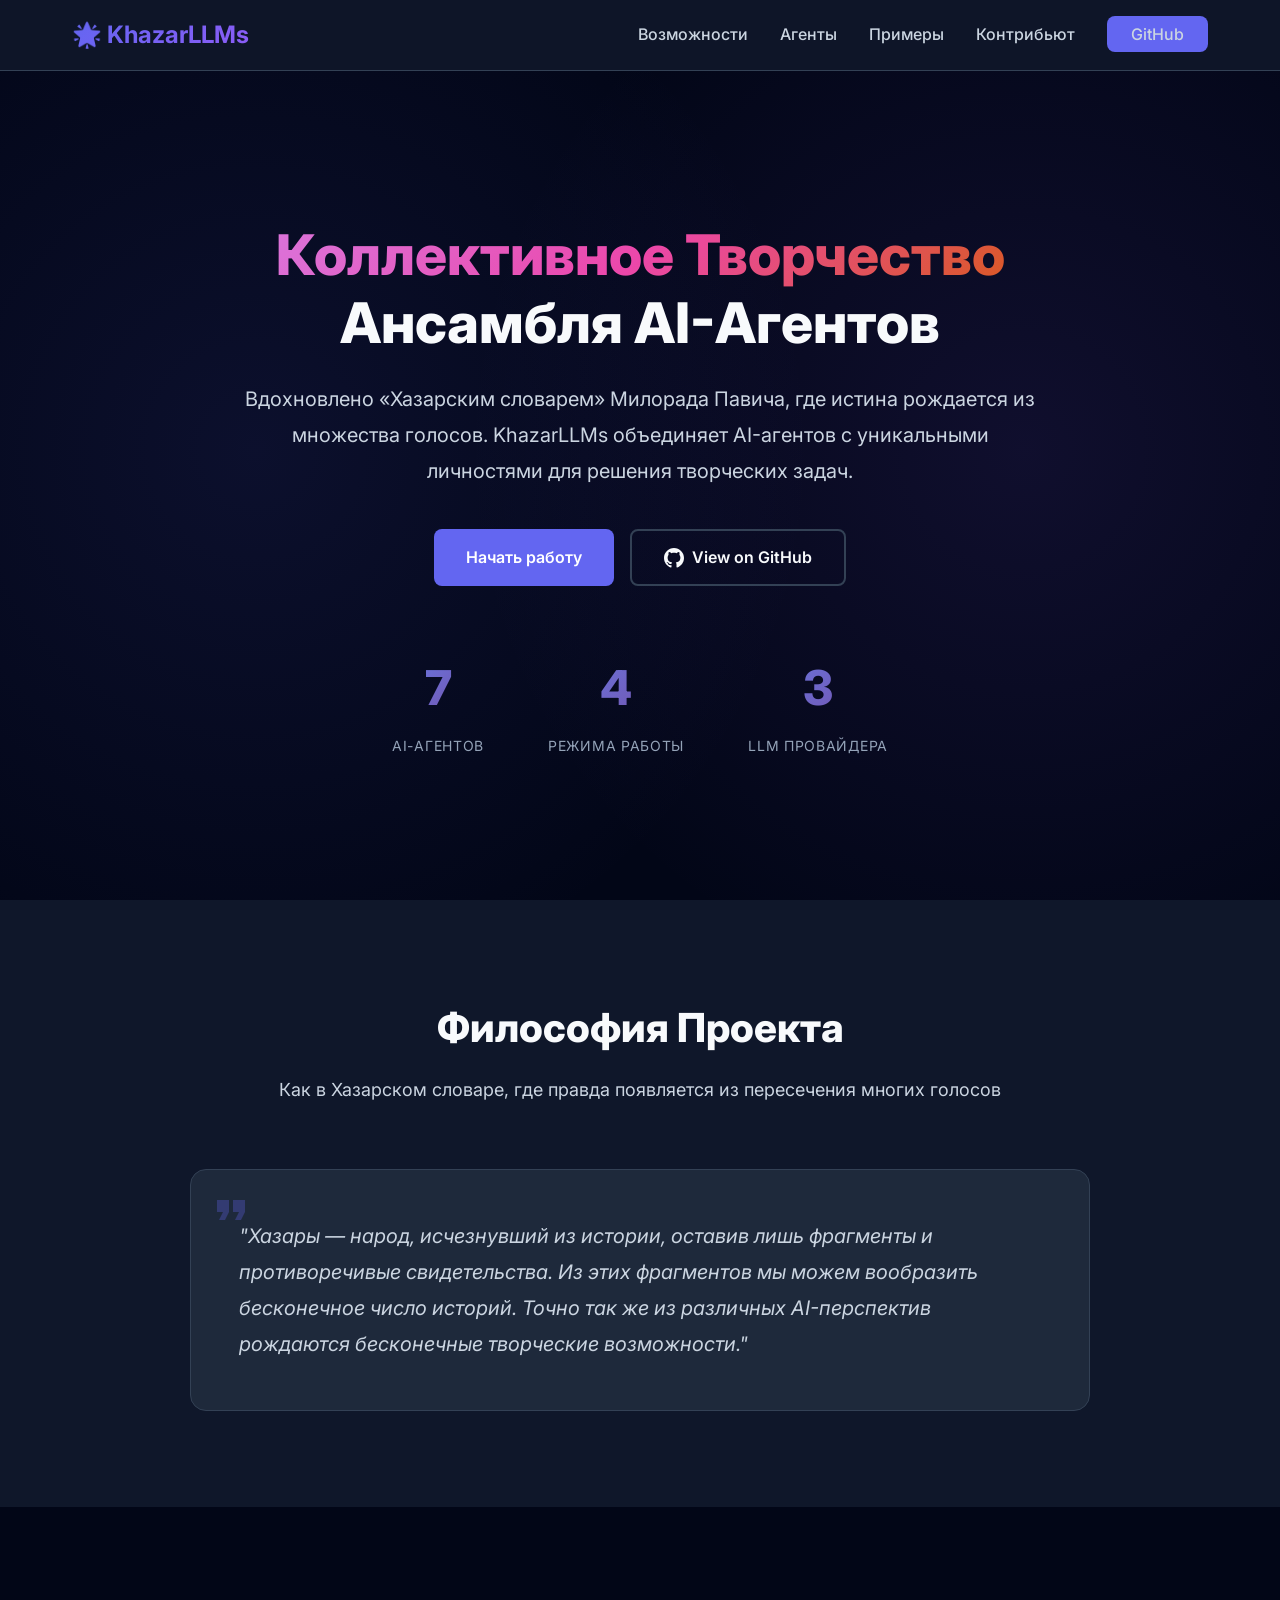
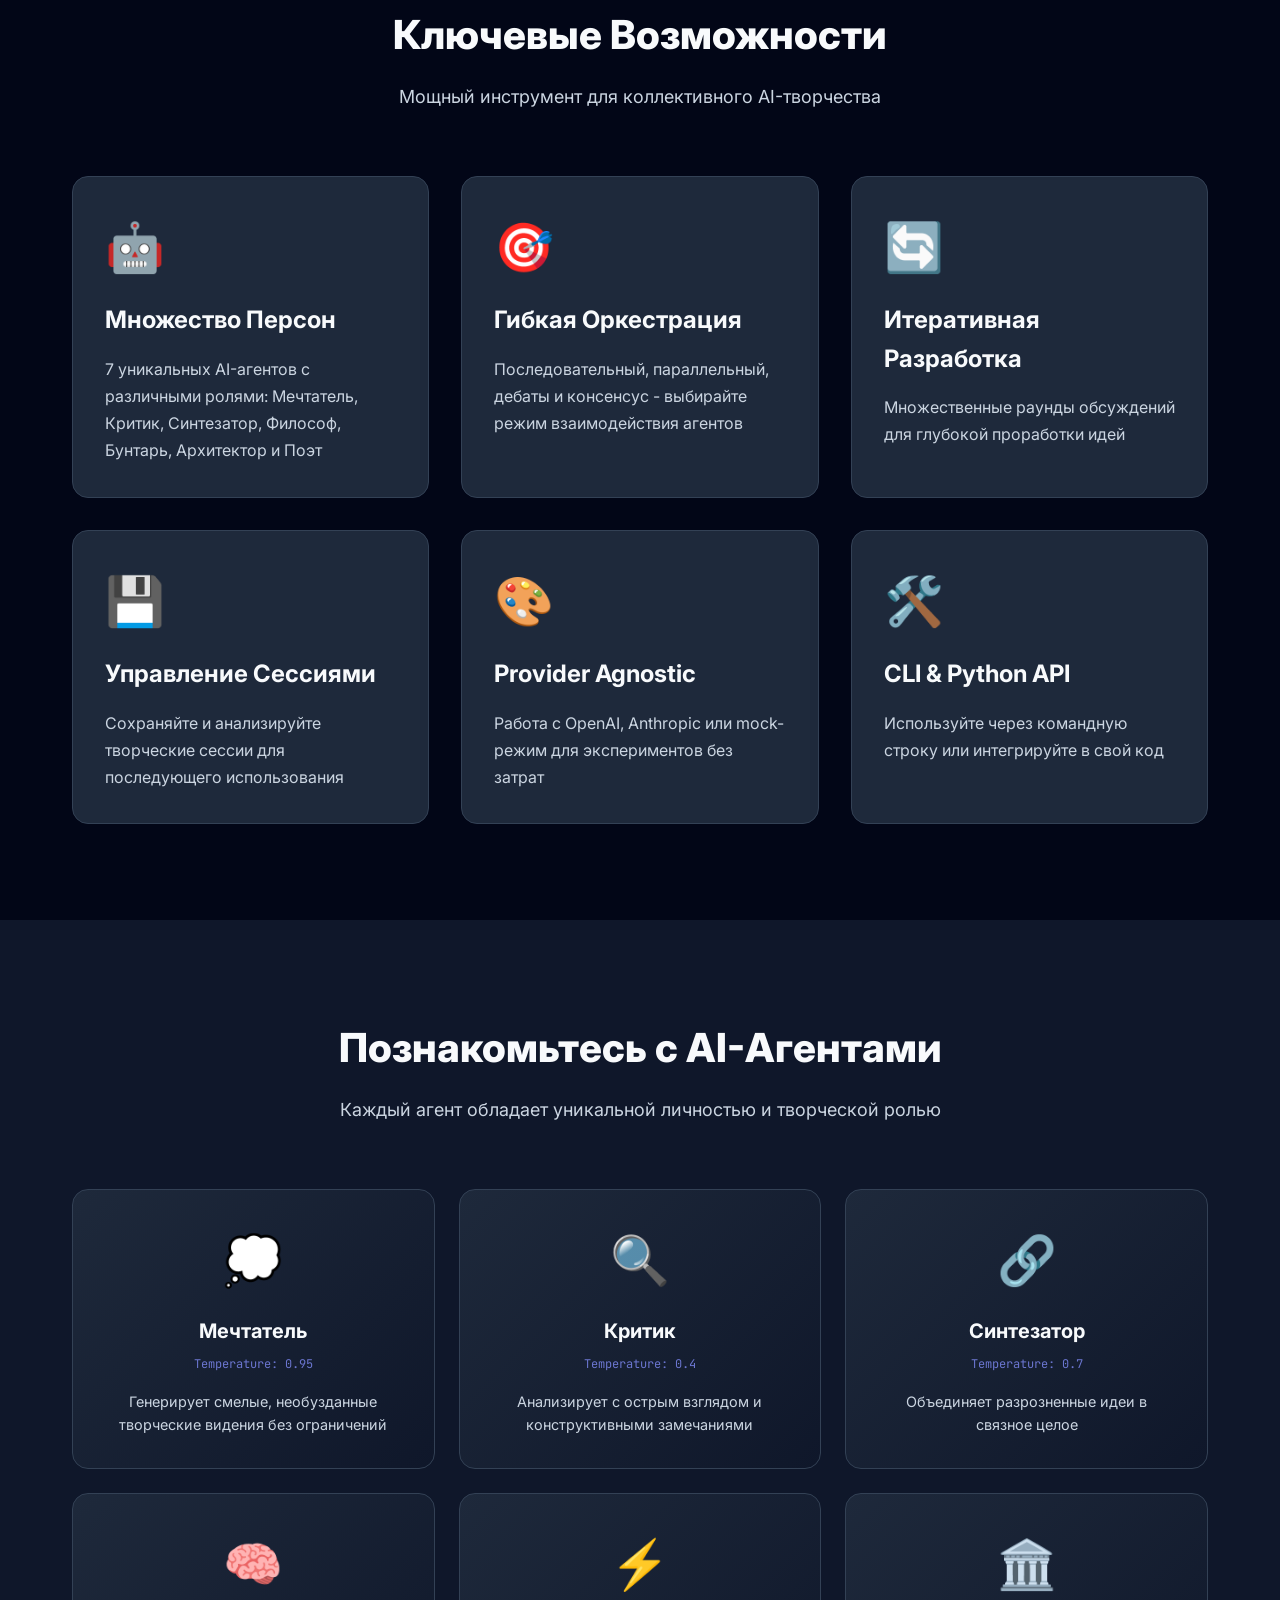
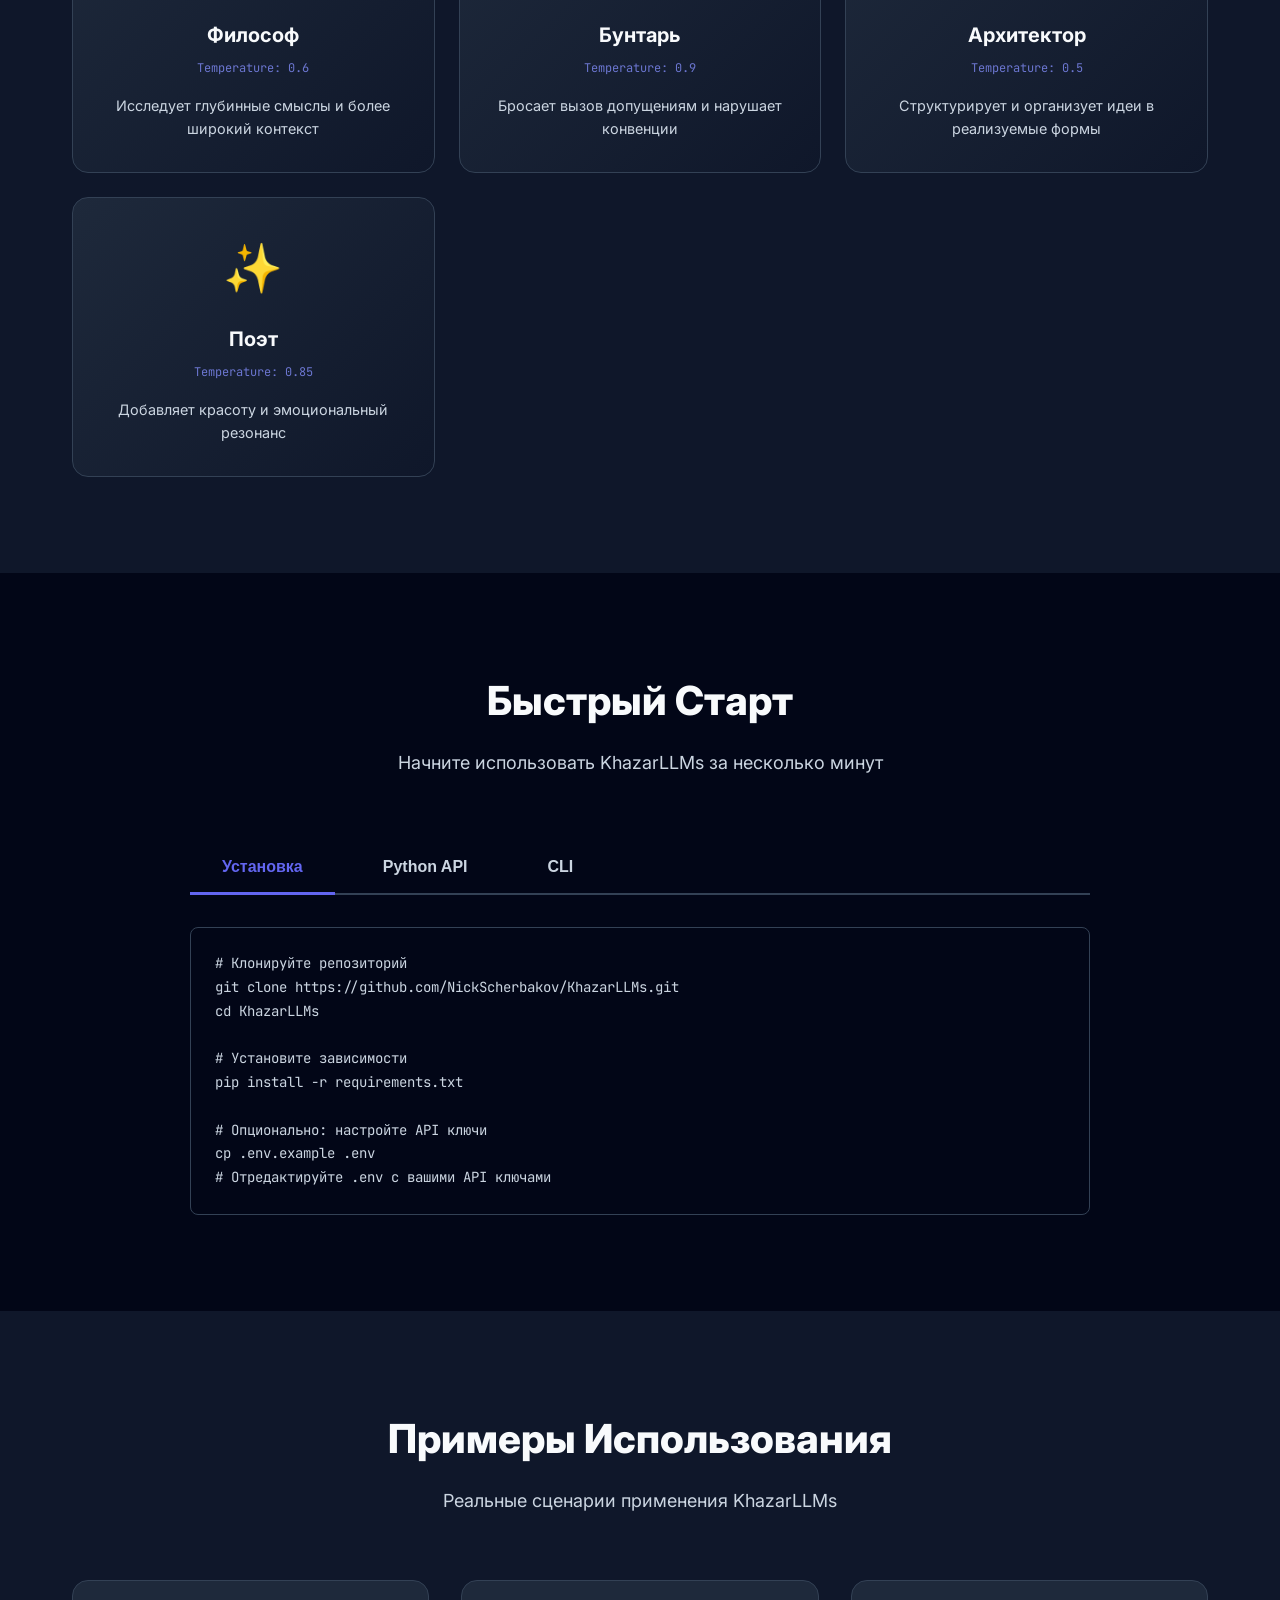
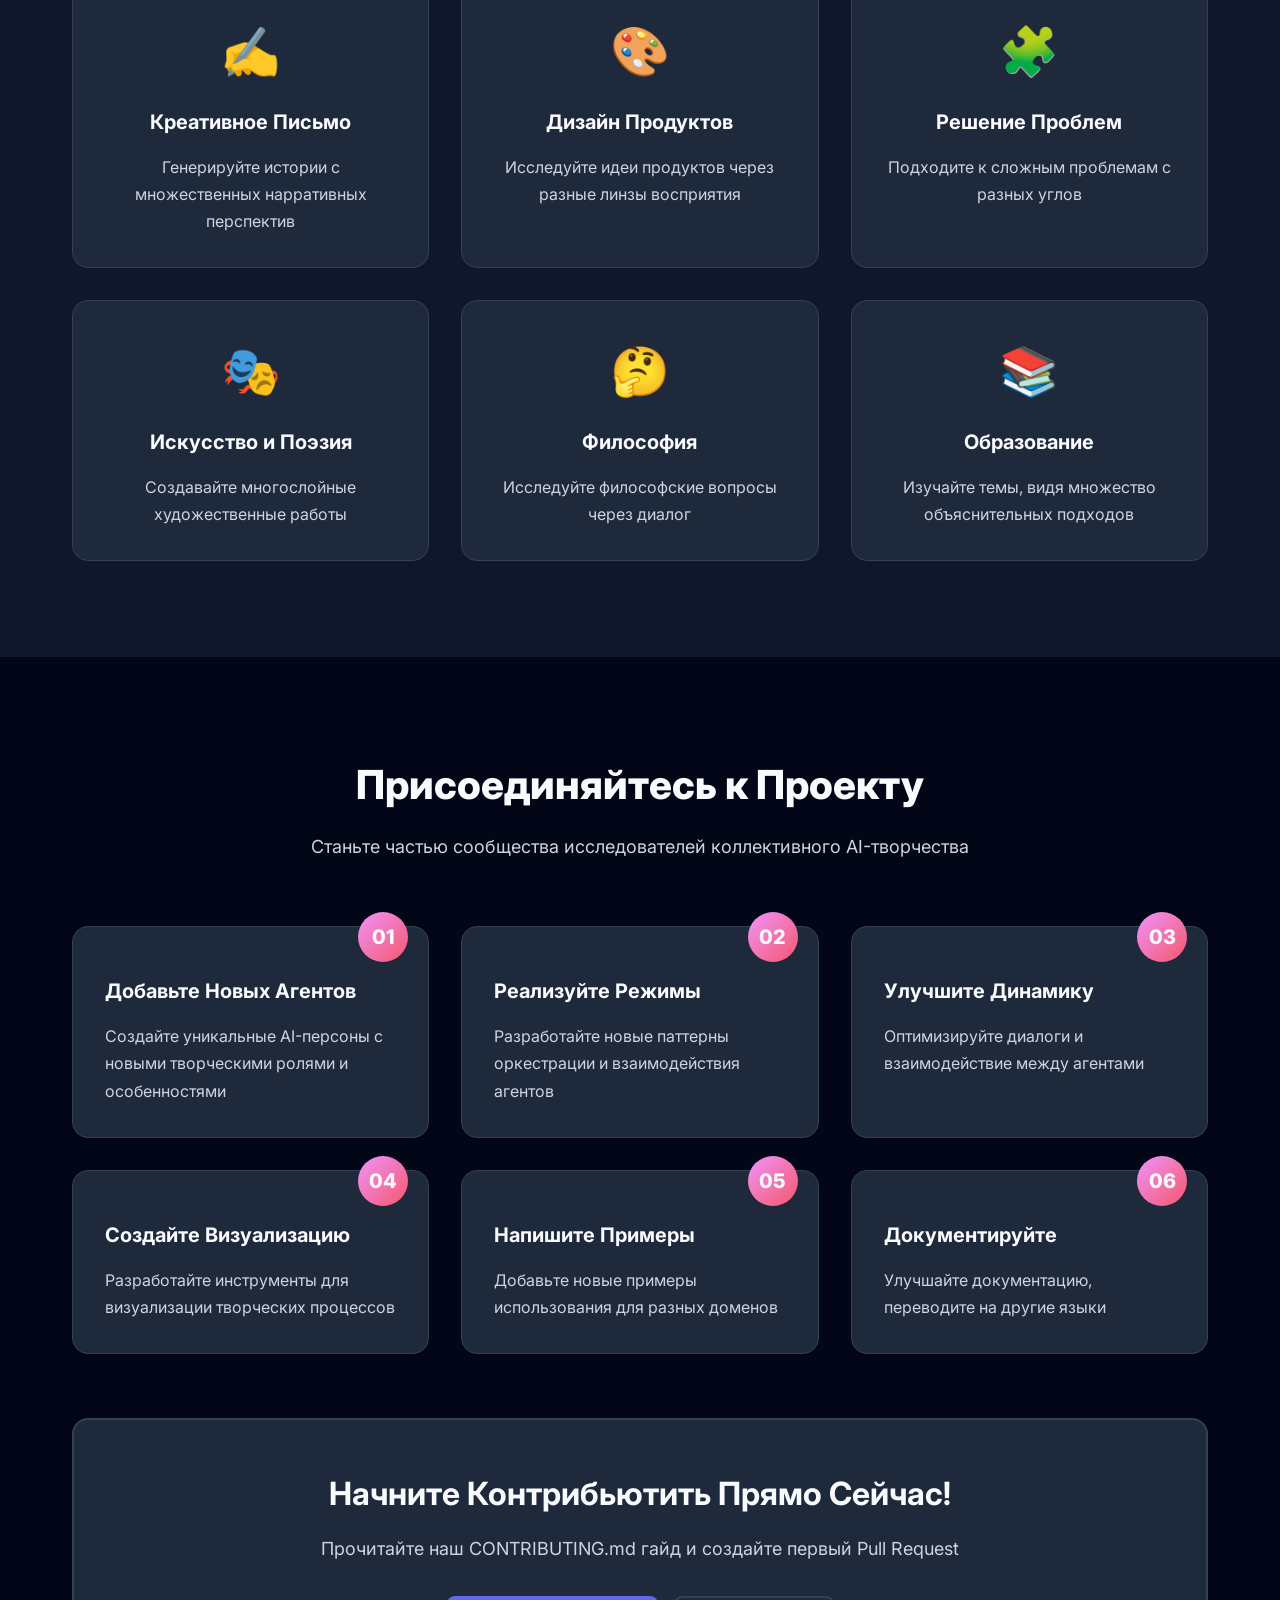
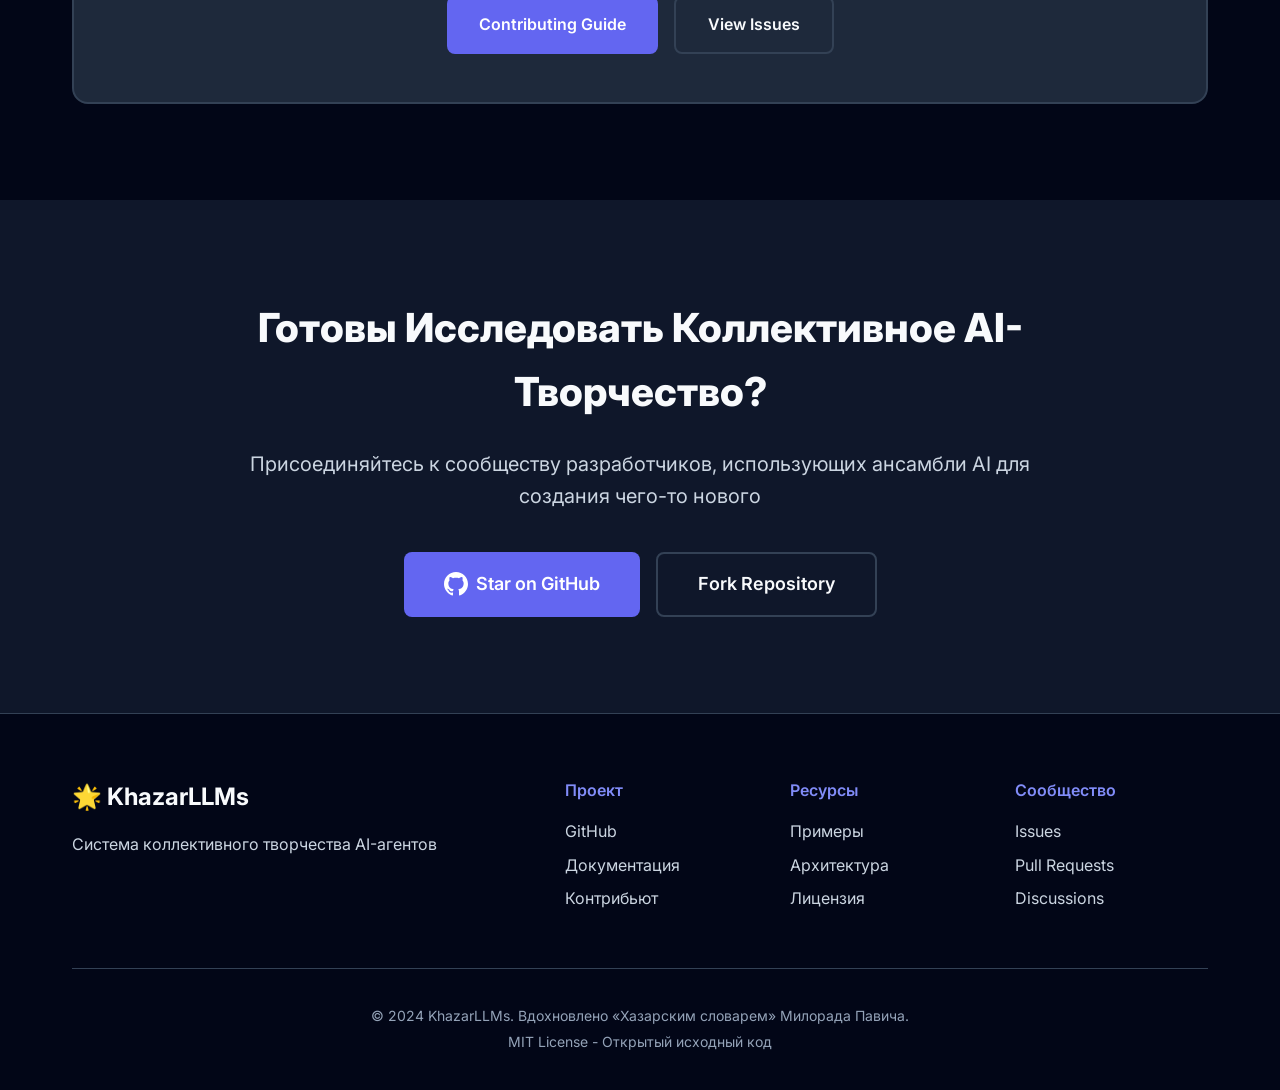
==== landing/index.html @ e5666a67 "Add professional landing page for KhazarLLMs project Co-authored-by: NickScherbakov <129627987+NickS" ====
<!DOCTYPE html>
<html lang="ru">
<head>
    <meta charset="UTF-8">
    <meta name="viewport" content="width=device-width, initial-scale=1.0">
    <meta name="description" content="KhazarLLMs - Система коллективного творчества AI-агентов. Inspired by Milorad Pavić's Khazar Dictionary">
    <meta name="keywords" content="AI, LLM, ensemble, creative AI, multi-agent system, OpenAI, Anthropic">
    <title>KhazarLLMs - Ансамбль AI для Коллективного Творчества</title>
    <link rel="stylesheet" href="styles.css">
    <link rel="preconnect" href="https://fonts.googleapis.com">
    <link rel="preconnect" href="https://fonts.gstatic.com" crossorigin>
    <link href="https://fonts.googleapis.com/css2?family=Inter:wght@300;400;500;600;700;800&family=JetBrains+Mono:wght@400;500;600&display=swap" rel="stylesheet">
</head>
<body>
    <!-- Navigation -->
    <nav class="navbar">
        <div class="container">
            <div class="nav-brand">
                <span class="logo">🌟 KhazarLLMs</span>
            </div>
            <ul class="nav-menu">
                <li><a href="#features">Возможности</a></li>
                <li><a href="#agents">Агенты</a></li>
                <li><a href="#examples">Примеры</a></li>
                <li><a href="#contribute">Контрибьют</a></li>
                <li><a href="https://github.com/NickScherbakov/KhazarLLMs" target="_blank" class="btn-github">GitHub</a></li>
            </ul>
            <div class="hamburger">
                <span></span>
                <span></span>
                <span></span>
            </div>
        </div>
    </nav>

    <!-- Hero Section -->
    <section class="hero">
        <div class="hero-background"></div>
        <div class="container">
            <div class="hero-content">
                <h1 class="hero-title">
                    <span class="gradient-text">Коллективное Творчество</span>
                    <br>Ансамбля AI-Агентов
                </h1>
                <p class="hero-subtitle">
                    Вдохновлено «Хазарским словарем» Милорада Павича, где истина рождается из множества голосов. 
                    KhazarLLMs объединяет AI-агентов с уникальными личностями для решения творческих задач.
                </p>
                <div class="hero-buttons">
                    <a href="#quickstart" class="btn btn-primary">Начать работу</a>
                    <a href="https://github.com/NickScherbakov/KhazarLLMs" target="_blank" class="btn btn-secondary">
                        <svg width="20" height="20" viewBox="0 0 24 24" fill="currentColor">
                            <path d="M12 0c-6.626 0-12 5.373-12 12 0 5.302 3.438 9.8 8.207 11.387.599.111.793-.261.793-.577v-2.234c-3.338.726-4.033-1.416-4.033-1.416-.546-1.387-1.333-1.756-1.333-1.756-1.089-.745.083-.729.083-.729 1.205.084 1.839 1.237 1.839 1.237 1.07 1.834 2.807 1.304 3.492.997.107-.775.418-1.305.762-1.604-2.665-.305-5.467-1.334-5.467-5.931 0-1.311.469-2.381 1.236-3.221-.124-.303-.535-1.524.117-3.176 0 0 1.008-.322 3.301 1.23.957-.266 1.983-.399 3.003-.404 1.02.005 2.047.138 3.006.404 2.291-1.552 3.297-1.23 3.297-1.23.653 1.653.242 2.874.118 3.176.77.84 1.235 1.911 1.235 3.221 0 4.609-2.807 5.624-5.479 5.921.43.372.823 1.102.823 2.222v3.293c0 .319.192.694.801.576 4.765-1.589 8.199-6.086 8.199-11.386 0-6.627-5.373-12-12-12z"/>
                        </svg>
                        View on GitHub
                    </a>
                </div>
                <div class="hero-stats">
                    <div class="stat">
                        <div class="stat-value">7</div>
                        <div class="stat-label">AI-агентов</div>
                    </div>
                    <div class="stat">
                        <div class="stat-value">4</div>
                        <div class="stat-label">Режима работы</div>
                    </div>
                    <div class="stat">
                        <div class="stat-value">3</div>
                        <div class="stat-label">LLM провайдера</div>
                    </div>
                </div>
            </div>
        </div>
    </section>

    <!-- Philosophy Section -->
    <section class="philosophy">
        <div class="container">
            <div class="section-header">
                <h2>Философия Проекта</h2>
                <p>Как в Хазарском словаре, где правда появляется из пересечения многих голосов</p>
            </div>
            <div class="philosophy-content">
                <div class="philosophy-quote">
                    <svg class="quote-icon" width="48" height="48" viewBox="0 0 24 24" fill="none">
                        <path d="M6 17h3l2-4V7H5v6h3zm8 0h3l2-4V7h-6v6h3z" fill="currentColor"/>
                    </svg>
                    <blockquote>
                        "Хазары — народ, исчезнувший из истории, оставив лишь фрагменты и противоречивые свидетельства. 
                        Из этих фрагментов мы можем вообразить бесконечное число историй. Точно так же из различных 
                        AI-перспектив рождаются бесконечные творческие возможности."
                    </blockquote>
                </div>
            </div>
        </div>
    </section>

    <!-- Features Section -->
    <section id="features" class="features">
        <div class="container">
            <div class="section-header">
                <h2>Ключевые Возможности</h2>
                <p>Мощный инструмент для коллективного AI-творчества</p>
            </div>
            <div class="features-grid">
                <div class="feature-card">
                    <div class="feature-icon">🤖</div>
                    <h3>Множество Персон</h3>
                    <p>7 уникальных AI-агентов с различными ролями: Мечтатель, Критик, Синтезатор, Философ, Бунтарь, Архитектор и Поэт</p>
                </div>
                <div class="feature-card">
                    <div class="feature-icon">🎯</div>
                    <h3>Гибкая Оркестрация</h3>
                    <p>Последовательный, параллельный, дебаты и консенсус - выбирайте режим взаимодействия агентов</p>
                </div>
                <div class="feature-card">
                    <div class="feature-icon">🔄</div>
                    <h3>Итеративная Разработка</h3>
                    <p>Множественные раунды обсуждений для глубокой проработки идей</p>
                </div>
                <div class="feature-card">
                    <div class="feature-icon">💾</div>
                    <h3>Управление Сессиями</h3>
                    <p>Сохраняйте и анализируйте творческие сессии для последующего использования</p>
                </div>
                <div class="feature-card">
                    <div class="feature-icon">🎨</div>
                    <h3>Provider Agnostic</h3>
                    <p>Работа с OpenAI, Anthropic или mock-режим для экспериментов без затрат</p>
                </div>
                <div class="feature-card">
                    <div class="feature-icon">🛠️</div>
                    <h3>CLI & Python API</h3>
                    <p>Используйте через командную строку или интегрируйте в свой код</p>
                </div>
            </div>
        </div>
    </section>

    <!-- Agents Section -->
    <section id="agents" class="agents">
        <div class="container">
            <div class="section-header">
                <h2>Познакомьтесь с AI-Агентами</h2>
                <p>Каждый агент обладает уникальной личностью и творческой ролью</p>
            </div>
            <div class="agents-grid">
                <div class="agent-card">
                    <div class="agent-icon">💭</div>
                    <h3>Мечтатель</h3>
                    <div class="agent-temp">Temperature: 0.95</div>
                    <p>Генерирует смелые, необузданные творческие видения без ограничений</p>
                </div>
                <div class="agent-card">
                    <div class="agent-icon">🔍</div>
                    <h3>Критик</h3>
                    <div class="agent-temp">Temperature: 0.4</div>
                    <p>Анализирует с острым взглядом и конструктивными замечаниями</p>
                </div>
                <div class="agent-card">
                    <div class="agent-icon">🔗</div>
                    <h3>Синтезатор</h3>
                    <div class="agent-temp">Temperature: 0.7</div>
                    <p>Объединяет разрозненные идеи в связное целое</p>
                </div>
                <div class="agent-card">
                    <div class="agent-icon">🧠</div>
                    <h3>Философ</h3>
                    <div class="agent-temp">Temperature: 0.6</div>
                    <p>Исследует глубинные смыслы и более широкий контекст</p>
                </div>
                <div class="agent-card">
                    <div class="agent-icon">⚡</div>
                    <h3>Бунтарь</h3>
                    <div class="agent-temp">Temperature: 0.9</div>
                    <p>Бросает вызов допущениям и нарушает конвенции</p>
                </div>
                <div class="agent-card">
                    <div class="agent-icon">🏛️</div>
                    <h3>Архитектор</h3>
                    <div class="agent-temp">Temperature: 0.5</div>
                    <p>Структурирует и организует идеи в реализуемые формы</p>
                </div>
                <div class="agent-card">
                    <div class="agent-icon">✨</div>
                    <h3>Поэт</h3>
                    <div class="agent-temp">Temperature: 0.85</div>
                    <p>Добавляет красоту и эмоциональный резонанс</p>
                </div>
            </div>
        </div>
    </section>

    <!-- Quick Start Section -->
    <section id="quickstart" class="quickstart">
        <div class="container">
            <div class="section-header">
                <h2>Быстрый Старт</h2>
                <p>Начните использовать KhazarLLMs за несколько минут</p>
            </div>
            <div class="quickstart-content">
                <div class="code-tabs">
                    <button class="tab-btn active" data-tab="install">Установка</button>
                    <button class="tab-btn" data-tab="python">Python API</button>
                    <button class="tab-btn" data-tab="cli">CLI</button>
                </div>
                <div class="tab-content active" id="install">
                    <pre><code># Клонируйте репозиторий
git clone https://github.com/NickScherbakov/KhazarLLMs.git
cd KhazarLLMs

# Установите зависимости
pip install -r requirements.txt

# Опционально: настройте API ключи
cp .env.example .env
# Отредактируйте .env с вашими API ключами</code></pre>
                </div>
                <div class="tab-content" id="python">
                    <pre><code>import asyncio
from khazar_llms.agents.personas import DreamerAgent, CriticAgent, SynthesizerAgent
from khazar_llms.orchestration.ensemble import Ensemble
from khazar_llms.orchestration.session import CreativeSession

async def main():
    # Создайте агентов
    agents = [
        DreamerAgent(provider="mock"),
        CriticAgent(provider="mock"),
        SynthesizerAgent(provider="mock"),
    ]
    
    # Создайте ансамбль
    ensemble = Ensemble(agents=agents, max_iterations=3)
    
    # Запустите творческую сессию
    session = CreativeSession(ensemble)
    results = await session.run("Design a new form of communication")
    
    # Просмотрите результаты
    for msg in results["conversation"]:
        print(f"{msg.sender}: {msg.content}")

asyncio.run(main())</code></pre>
                </div>
                <div class="tab-content" id="cli">
                    <pre><code># Получите помощь
python -m khazar_llms.cli info

# Список доступных агентов
python -m khazar_llms.cli list-agents

# Запустите творческую задачу
python -m khazar_llms.cli create-task "Imagine a library that exists in multiple dimensions"

# Используйте параллельный режим
python -m khazar_llms.cli --mode parallel --agents dreamer rebel poet create-task "Create a new musical instrument"</code></pre>
                </div>
            </div>
        </div>
    </section>

    <!-- Examples Section -->
    <section id="examples" class="examples">
        <div class="container">
            <div class="section-header">
                <h2>Примеры Использования</h2>
                <p>Реальные сценарии применения KhazarLLMs</p>
            </div>
            <div class="examples-grid">
                <div class="example-card">
                    <div class="example-icon">✍️</div>
                    <h3>Креативное Письмо</h3>
                    <p>Генерируйте истории с множественных нарративных перспектив</p>
                </div>
                <div class="example-card">
                    <div class="example-icon">🎨</div>
                    <h3>Дизайн Продуктов</h3>
                    <p>Исследуйте идеи продуктов через разные линзы восприятия</p>
                </div>
                <div class="example-card">
                    <div class="example-icon">🧩</div>
                    <h3>Решение Проблем</h3>
                    <p>Подходите к сложным проблемам с разных углов</p>
                </div>
                <div class="example-card">
                    <div class="example-icon">🎭</div>
                    <h3>Искусство и Поэзия</h3>
                    <p>Создавайте многослойные художественные работы</p>
                </div>
                <div class="example-card">
                    <div class="example-icon">🤔</div>
                    <h3>Философия</h3>
                    <p>Исследуйте философские вопросы через диалог</p>
                </div>
                <div class="example-card">
                    <div class="example-icon">📚</div>
                    <h3>Образование</h3>
                    <p>Изучайте темы, видя множество объяснительных подходов</p>
                </div>
            </div>
        </div>
    </section>

    <!-- Contribute Section -->
    <section id="contribute" class="contribute">
        <div class="container">
            <div class="section-header">
                <h2>Присоединяйтесь к Проекту</h2>
                <p>Станьте частью сообщества исследователей коллективного AI-творчества</p>
            </div>
            <div class="contribute-content">
                <div class="contribute-grid">
                    <div class="contribute-card">
                        <div class="contribute-number">01</div>
                        <h3>Добавьте Новых Агентов</h3>
                        <p>Создайте уникальные AI-персоны с новыми творческими ролями и особенностями</p>
                    </div>
                    <div class="contribute-card">
                        <div class="contribute-number">02</div>
                        <h3>Реализуйте Режимы</h3>
                        <p>Разработайте новые паттерны оркестрации и взаимодействия агентов</p>
                    </div>
                    <div class="contribute-card">
                        <div class="contribute-number">03</div>
                        <h3>Улучшите Динамику</h3>
                        <p>Оптимизируйте диалоги и взаимодействие между агентами</p>
                    </div>
                    <div class="contribute-card">
                        <div class="contribute-number">04</div>
                        <h3>Создайте Визуализацию</h3>
                        <p>Разработайте инструменты для визуализации творческих процессов</p>
                    </div>
                    <div class="contribute-card">
                        <div class="contribute-number">05</div>
                        <h3>Напишите Примеры</h3>
                        <p>Добавьте новые примеры использования для разных доменов</p>
                    </div>
                    <div class="contribute-card">
                        <div class="contribute-number">06</div>
                        <h3>Документируйте</h3>
                        <p>Улучшайте документацию, переводите на другие языки</p>
                    </div>
                </div>
                <div class="contribute-cta">
                    <h3>Начните Контрибьютить Прямо Сейчас!</h3>
                    <p>Прочитайте наш CONTRIBUTING.md гайд и создайте первый Pull Request</p>
                    <div class="contribute-buttons">
                        <a href="https://github.com/NickScherbakov/KhazarLLMs/blob/main/CONTRIBUTING.md" target="_blank" class="btn btn-primary">Contributing Guide</a>
                        <a href="https://github.com/NickScherbakov/KhazarLLMs/issues" target="_blank" class="btn btn-secondary">View Issues</a>
                    </div>
                </div>
            </div>
        </div>
    </section>

    <!-- CTA Section -->
    <section class="cta">
        <div class="container">
            <div class="cta-content">
                <h2>Готовы Исследовать Коллективное AI-Творчество?</h2>
                <p>Присоединяйтесь к сообществу разработчиков, использующих ансамбли AI для создания чего-то нового</p>
                <div class="cta-buttons">
                    <a href="https://github.com/NickScherbakov/KhazarLLMs" target="_blank" class="btn btn-primary btn-large">
                        <svg width="24" height="24" viewBox="0 0 24 24" fill="currentColor">
                            <path d="M12 0c-6.626 0-12 5.373-12 12 0 5.302 3.438 9.8 8.207 11.387.599.111.793-.261.793-.577v-2.234c-3.338.726-4.033-1.416-4.033-1.416-.546-1.387-1.333-1.756-1.333-1.756-1.089-.745.083-.729.083-.729 1.205.084 1.839 1.237 1.839 1.237 1.07 1.834 2.807 1.304 3.492.997.107-.775.418-1.305.762-1.604-2.665-.305-5.467-1.334-5.467-5.931 0-1.311.469-2.381 1.236-3.221-.124-.303-.535-1.524.117-3.176 0 0 1.008-.322 3.301 1.23.957-.266 1.983-.399 3.003-.404 1.02.005 2.047.138 3.006.404 2.291-1.552 3.297-1.23 3.297-1.23.653 1.653.242 2.874.118 3.176.77.84 1.235 1.911 1.235 3.221 0 4.609-2.807 5.624-5.479 5.921.43.372.823 1.102.823 2.222v3.293c0 .319.192.694.801.576 4.765-1.589 8.199-6.086 8.199-11.386 0-6.627-5.373-12-12-12z"/>
                        </svg>
                        Star on GitHub
                    </a>
                    <a href="https://github.com/NickScherbakov/KhazarLLMs/fork" target="_blank" class="btn btn-secondary btn-large">Fork Repository</a>
                </div>
            </div>
        </div>
    </section>

    <!-- Footer -->
    <footer class="footer">
        <div class="container">
            <div class="footer-content">
                <div class="footer-brand">
                    <div class="logo">🌟 KhazarLLMs</div>
                    <p>Система коллективного творчества AI-агентов</p>
                </div>
                <div class="footer-links">
                    <div class="footer-column">
                        <h4>Проект</h4>
                        <ul>
                            <li><a href="https://github.com/NickScherbakov/KhazarLLMs">GitHub</a></li>
                            <li><a href="https://github.com/NickScherbakov/KhazarLLMs/blob/main/README.md">Документация</a></li>
                            <li><a href="https://github.com/NickScherbakov/KhazarLLMs/blob/main/CONTRIBUTING.md">Контрибьют</a></li>
                        </ul>
                    </div>
                    <div class="footer-column">
                        <h4>Ресурсы</h4>
                        <ul>
                            <li><a href="https://github.com/NickScherbakov/KhazarLLMs/tree/main/examples">Примеры</a></li>
                            <li><a href="https://github.com/NickScherbakov/KhazarLLMs/tree/main/docs">Архитектура</a></li>
                            <li><a href="https://github.com/NickScherbakov/KhazarLLMs/blob/main/LICENSE">Лицензия</a></li>
                        </ul>
                    </div>
                    <div class="footer-column">
                        <h4>Сообщество</h4>
                        <ul>
                            <li><a href="https://github.com/NickScherbakov/KhazarLLMs/issues">Issues</a></li>
                            <li><a href="https://github.com/NickScherbakov/KhazarLLMs/pulls">Pull Requests</a></li>
                            <li><a href="https://github.com/NickScherbakov/KhazarLLMs/discussions">Discussions</a></li>
                        </ul>
                    </div>
                </div>
            </div>
            <div class="footer-bottom">
                <p>&copy; 2024 KhazarLLMs. Вдохновлено «Хазарским словарем» Милорада Павича.</p>
                <p>MIT License - Открытый исходный код</p>
            </div>
        </div>
    </footer>

    <script src="script.js"></script>
</body>
</html>
---- landing/styles.css ----
/* Reset and Base Styles */
* {
    margin: 0;
    padding: 0;
    box-sizing: border-box;
}

:root {
    --primary-color: #6366f1;
    --primary-dark: #4f46e5;
    --primary-light: #818cf8;
    --secondary-color: #8b5cf6;
    --accent-color: #ec4899;
    --bg-dark: #0f172a;
    --bg-darker: #020617;
    --bg-light: #1e293b;
    --text-primary: #f8fafc;
    --text-secondary: #cbd5e1;
    --text-muted: #94a3b8;
    --border-color: #334155;
    --success-color: #10b981;
    --gradient-1: linear-gradient(135deg, #667eea 0%, #764ba2 100%);
    --gradient-2: linear-gradient(135deg, #f093fb 0%, #f5576c 100%);
    --gradient-3: linear-gradient(135deg, #4facfe 0%, #00f2fe 100%);
}

body {
    font-family: 'Inter', -apple-system, BlinkMacSystemFont, 'Segoe UI', Roboto, sans-serif;
    background-color: var(--bg-darker);
    color: var(--text-primary);
    line-height: 1.6;
    overflow-x: hidden;
}

.container {
    max-width: 1200px;
    margin: 0 auto;
    padding: 0 2rem;
}

/* Navigation */
.navbar {
    position: fixed;
    top: 0;
    left: 0;
    right: 0;
    background: rgba(15, 23, 42, 0.95);
    backdrop-filter: blur(10px);
    border-bottom: 1px solid var(--border-color);
    padding: 1rem 0;
    z-index: 1000;
}

.navbar .container {
    display: flex;
    justify-content: space-between;
    align-items: center;
}

.nav-brand .logo {
    font-size: 1.5rem;
    font-weight: 700;
    background: linear-gradient(135deg, var(--primary-color), var(--secondary-color));
    -webkit-background-clip: text;
    -webkit-text-fill-color: transparent;
    background-clip: text;
}

.nav-menu {
    display: flex;
    gap: 2rem;
    list-style: none;
    align-items: center;
}

.nav-menu a {
    color: var(--text-secondary);
    text-decoration: none;
    font-weight: 500;
    transition: color 0.3s;
}

.nav-menu a:hover {
    color: var(--primary-light);
}

.btn-github {
    background: var(--primary-color);
    color: white;
    padding: 0.5rem 1.5rem;
    border-radius: 0.5rem;
    transition: all 0.3s;
}

.btn-github:hover {
    background: var(--primary-dark);
    transform: translateY(-2px);
}

.hamburger {
    display: none;
    flex-direction: column;
    cursor: pointer;
    gap: 0.25rem;
}

.hamburger span {
    width: 25px;
    height: 3px;
    background: var(--text-primary);
    border-radius: 3px;
    transition: all 0.3s;
}

/* Hero Section */
.hero {
    position: relative;
    min-height: 100vh;
    display: flex;
    align-items: center;
    padding-top: 80px;
    overflow: hidden;
}

.hero-background {
    position: absolute;
    top: 0;
    left: 0;
    right: 0;
    bottom: 0;
    background: radial-gradient(circle at 20% 50%, rgba(99, 102, 241, 0.1) 0%, transparent 50%),
                radial-gradient(circle at 80% 50%, rgba(139, 92, 246, 0.1) 0%, transparent 50%);
    z-index: -1;
}

.hero-content {
    text-align: center;
    animation: fadeInUp 1s ease-out;
}

.hero-title {
    font-size: 3.5rem;
    font-weight: 800;
    line-height: 1.2;
    margin-bottom: 1.5rem;
}

.gradient-text {
    background: linear-gradient(135deg, var(--primary-light), var(--secondary-color), var(--accent-color));
    -webkit-background-clip: text;
    -webkit-text-fill-color: transparent;
    background-clip: text;
}

.hero-subtitle {
    font-size: 1.25rem;
    color: var(--text-secondary);
    max-width: 800px;
    margin: 0 auto 2.5rem;
    line-height: 1.8;
}

.hero-buttons {
    display: flex;
    gap: 1rem;
    justify-content: center;
    margin-bottom: 4rem;
}

.btn {
    display: inline-flex;
    align-items: center;
    gap: 0.5rem;
    padding: 0.875rem 2rem;
    border-radius: 0.5rem;
    font-weight: 600;
    text-decoration: none;
    transition: all 0.3s;
    cursor: pointer;
    border: none;
    font-size: 1rem;
}

.btn-primary {
    background: var(--primary-color);
    color: white;
}

.btn-primary:hover {
    background: var(--primary-dark);
    transform: translateY(-2px);
    box-shadow: 0 10px 40px rgba(99, 102, 241, 0.3);
}

.btn-secondary {
    background: transparent;
    color: var(--text-primary);
    border: 2px solid var(--border-color);
}

.btn-secondary:hover {
    border-color: var(--primary-color);
    background: rgba(99, 102, 241, 0.1);
    transform: translateY(-2px);
}

.btn-large {
    padding: 1rem 2.5rem;
    font-size: 1.125rem;
}

.hero-stats {
    display: flex;
    justify-content: center;
    gap: 4rem;
    margin-top: 4rem;
}

.stat {
    text-align: center;
}

.stat-value {
    font-size: 3rem;
    font-weight: 800;
    background: var(--gradient-1);
    -webkit-background-clip: text;
    -webkit-text-fill-color: transparent;
    background-clip: text;
}

.stat-label {
    color: var(--text-muted);
    font-size: 0.875rem;
    text-transform: uppercase;
    letter-spacing: 0.05em;
    margin-top: 0.5rem;
}

/* Philosophy Section */
.philosophy {
    padding: 6rem 0;
    background: var(--bg-dark);
}

.section-header {
    text-align: center;
    margin-bottom: 4rem;
}

.section-header h2 {
    font-size: 2.5rem;
    font-weight: 800;
    margin-bottom: 1rem;
}

.section-header p {
    font-size: 1.125rem;
    color: var(--text-secondary);
}

.philosophy-quote {
    max-width: 900px;
    margin: 0 auto;
    position: relative;
    padding: 3rem;
    background: var(--bg-light);
    border-radius: 1rem;
    border: 1px solid var(--border-color);
}

.quote-icon {
    color: var(--primary-color);
    opacity: 0.3;
    position: absolute;
    top: 1rem;
    left: 1rem;
}

blockquote {
    font-size: 1.25rem;
    line-height: 1.8;
    font-style: italic;
    color: var(--text-secondary);
}

/* Features Section */
.features {
    padding: 6rem 0;
}

.features-grid {
    display: grid;
    grid-template-columns: repeat(auto-fit, minmax(300px, 1fr));
    gap: 2rem;
}

.feature-card {
    background: var(--bg-light);
    padding: 2rem;
    border-radius: 1rem;
    border: 1px solid var(--border-color);
    transition: all 0.3s;
}

.feature-card:hover {
    transform: translateY(-5px);
    border-color: var(--primary-color);
    box-shadow: 0 20px 40px rgba(0, 0, 0, 0.3);
}

.feature-icon {
    font-size: 3rem;
    margin-bottom: 1rem;
}

.feature-card h3 {
    font-size: 1.5rem;
    margin-bottom: 1rem;
    color: var(--text-primary);
}

.feature-card p {
    color: var(--text-secondary);
    line-height: 1.7;
}

/* Agents Section */
.agents {
    padding: 6rem 0;
    background: var(--bg-dark);
}

.agents-grid {
    display: grid;
    grid-template-columns: repeat(auto-fit, minmax(280px, 1fr));
    gap: 1.5rem;
}

.agent-card {
    background: linear-gradient(135deg, var(--bg-light) 0%, var(--bg-dark) 100%);
    padding: 2rem;
    border-radius: 1rem;
    border: 1px solid var(--border-color);
    text-align: center;
    transition: all 0.3s;
    position: relative;
    overflow: hidden;
}

.agent-card::before {
    content: '';
    position: absolute;
    top: 0;
    left: 0;
    right: 0;
    height: 4px;
    background: var(--gradient-1);
    opacity: 0;
    transition: opacity 0.3s;
}

.agent-card:hover::before {
    opacity: 1;
}

.agent-card:hover {
    transform: translateY(-5px);
    box-shadow: 0 20px 40px rgba(99, 102, 241, 0.2);
}

.agent-icon {
    font-size: 3rem;
    margin-bottom: 1rem;
}

.agent-card h3 {
    font-size: 1.25rem;
    margin-bottom: 0.5rem;
}

.agent-temp {
    font-size: 0.75rem;
    color: var(--primary-light);
    font-family: 'JetBrains Mono', monospace;
    margin-bottom: 1rem;
    opacity: 0.8;
}

.agent-card p {
    color: var(--text-secondary);
    font-size: 0.9rem;
    line-height: 1.6;
}

/* Quick Start Section */
.quickstart {
    padding: 6rem 0;
}

.quickstart-content {
    max-width: 900px;
    margin: 0 auto;
}

.code-tabs {
    display: flex;
    gap: 1rem;
    margin-bottom: 2rem;
    border-bottom: 2px solid var(--border-color);
}

.tab-btn {
    background: none;
    border: none;
    color: var(--text-secondary);
    padding: 1rem 2rem;
    font-size: 1rem;
    font-weight: 600;
    cursor: pointer;
    transition: all 0.3s;
    border-bottom: 3px solid transparent;
    margin-bottom: -2px;
}

.tab-btn:hover {
    color: var(--primary-light);
}

.tab-btn.active {
    color: var(--primary-color);
    border-bottom-color: var(--primary-color);
}

.tab-content {
    display: none;
    animation: fadeIn 0.3s;
}

.tab-content.active {
    display: block;
}

pre {
    background: var(--bg-darker);
    border: 1px solid var(--border-color);
    border-radius: 0.5rem;
    padding: 1.5rem;
    overflow-x: auto;
}

code {
    font-family: 'JetBrains Mono', monospace;
    font-size: 0.875rem;
    line-height: 1.7;
    color: var(--text-secondary);
}

/* Examples Section */
.examples {
    padding: 6rem 0;
    background: var(--bg-dark);
}

.examples-grid {
    display: grid;
    grid-template-columns: repeat(auto-fit, minmax(300px, 1fr));
    gap: 2rem;
}

.example-card {
    background: var(--bg-light);
    padding: 2rem;
    border-radius: 1rem;
    border: 1px solid var(--border-color);
    text-align: center;
    transition: all 0.3s;
}

.example-card:hover {
    transform: translateY(-5px);
    border-color: var(--secondary-color);
    box-shadow: 0 20px 40px rgba(139, 92, 246, 0.2);
}

.example-icon {
    font-size: 3rem;
    margin-bottom: 1rem;
}

.example-card h3 {
    font-size: 1.25rem;
    margin-bottom: 1rem;
}

.example-card p {
    color: var(--text-secondary);
    line-height: 1.7;
}

/* Contribute Section */
.contribute {
    padding: 6rem 0;
}

.contribute-grid {
    display: grid;
    grid-template-columns: repeat(auto-fit, minmax(300px, 1fr));
    gap: 2rem;
    margin-bottom: 4rem;
}

.contribute-card {
    background: var(--bg-light);
    padding: 2rem;
    border-radius: 1rem;
    border: 1px solid var(--border-color);
    position: relative;
    transition: all 0.3s;
}

.contribute-card:hover {
    transform: translateY(-5px);
    border-color: var(--accent-color);
}

.contribute-number {
    position: absolute;
    top: -15px;
    right: 20px;
    background: var(--gradient-2);
    width: 50px;
    height: 50px;
    border-radius: 50%;
    display: flex;
    align-items: center;
    justify-content: center;
    font-weight: 800;
    font-size: 1.25rem;
}

.contribute-card h3 {
    font-size: 1.25rem;
    margin-bottom: 1rem;
    margin-top: 1rem;
}

.contribute-card p {
    color: var(--text-secondary);
    line-height: 1.7;
}

.contribute-cta {
    text-align: center;
    background: var(--bg-light);
    padding: 3rem;
    border-radius: 1rem;
    border: 2px solid var(--border-color);
}

.contribute-cta h3 {
    font-size: 2rem;
    margin-bottom: 1rem;
}

.contribute-cta p {
    color: var(--text-secondary);
    font-size: 1.125rem;
    margin-bottom: 2rem;
}

.contribute-buttons {
    display: flex;
    gap: 1rem;
    justify-content: center;
}

/* CTA Section */
.cta {
    padding: 6rem 0;
    background: var(--bg-dark);
}

.cta-content {
    text-align: center;
    max-width: 800px;
    margin: 0 auto;
}

.cta-content h2 {
    font-size: 2.5rem;
    font-weight: 800;
    margin-bottom: 1.5rem;
}

.cta-content p {
    font-size: 1.25rem;
    color: var(--text-secondary);
    margin-bottom: 2.5rem;
}

.cta-buttons {
    display: flex;
    gap: 1rem;
    justify-content: center;
}

/* Footer */
.footer {
    background: var(--bg-darker);
    border-top: 1px solid var(--border-color);
    padding: 4rem 0 2rem;
}

.footer-content {
    display: grid;
    grid-template-columns: 2fr 3fr;
    gap: 4rem;
    margin-bottom: 3rem;
}

.footer-brand .logo {
    font-size: 1.5rem;
    font-weight: 700;
    margin-bottom: 1rem;
}

.footer-brand p {
    color: var(--text-secondary);
}

.footer-links {
    display: grid;
    grid-template-columns: repeat(3, 1fr);
    gap: 2rem;
}

.footer-column h4 {
    font-size: 1rem;
    font-weight: 600;
    margin-bottom: 1rem;
    color: var(--primary-light);
}

.footer-column ul {
    list-style: none;
}

.footer-column ul li {
    margin-bottom: 0.5rem;
}

.footer-column a {
    color: var(--text-secondary);
    text-decoration: none;
    transition: color 0.3s;
}

.footer-column a:hover {
    color: var(--primary-color);
}

.footer-bottom {
    text-align: center;
    padding-top: 2rem;
    border-top: 1px solid var(--border-color);
    color: var(--text-muted);
    font-size: 0.875rem;
}

.footer-bottom p {
    margin: 0.25rem 0;
}

/* Animations */
@keyframes fadeInUp {
    from {
        opacity: 0;
        transform: translateY(30px);
    }
    to {
        opacity: 1;
        transform: translateY(0);
    }
}

@keyframes fadeIn {
    from {
        opacity: 0;
    }
    to {
        opacity: 1;
    }
}

/* Responsive Design */
@media (max-width: 768px) {
    .hamburger {
        display: flex;
    }

    .nav-menu {
        position: absolute;
        top: 100%;
        left: 0;
        right: 0;
        background: var(--bg-dark);
        flex-direction: column;
        padding: 2rem;
        gap: 1rem;
        transform: translateY(-100%);
        opacity: 0;
        pointer-events: none;
        transition: all 0.3s;
    }

    .nav-menu.active {
        transform: translateY(0);
        opacity: 1;
        pointer-events: all;
    }

    .hero-title {
        font-size: 2.5rem;
    }

    .hero-subtitle {
        font-size: 1.125rem;
    }

    .hero-buttons {
        flex-direction: column;
        align-items: center;
    }

    .hero-stats {
        flex-direction: column;
        gap: 2rem;
    }

    .section-header h2 {
        font-size: 2rem;
    }

    .features-grid,
    .agents-grid,
    .examples-grid,
    .contribute-grid {
        grid-template-columns: 1fr;
    }

    .footer-content {
        grid-template-columns: 1fr;
        gap: 2rem;
    }

    .footer-links {
        grid-template-columns: 1fr;
    }

    .code-tabs {
        flex-direction: column;
        gap: 0;
    }

    .tab-btn {
        border-left: 3px solid transparent;
        border-bottom: none;
        text-align: left;
    }

    .tab-btn.active {
        border-left-color: var(--primary-color);
        border-bottom-color: transparent;
    }

    .contribute-buttons,
    .cta-buttons {
        flex-direction: column;
        align-items: center;
    }
}

@media (max-width: 480px) {
    .container {
        padding: 0 1rem;
    }

    .hero-title {
        font-size: 2rem;
    }

    .stat-value {
        font-size: 2.5rem;
    }

    .cta-content h2 {
        font-size: 2rem;
    }
}
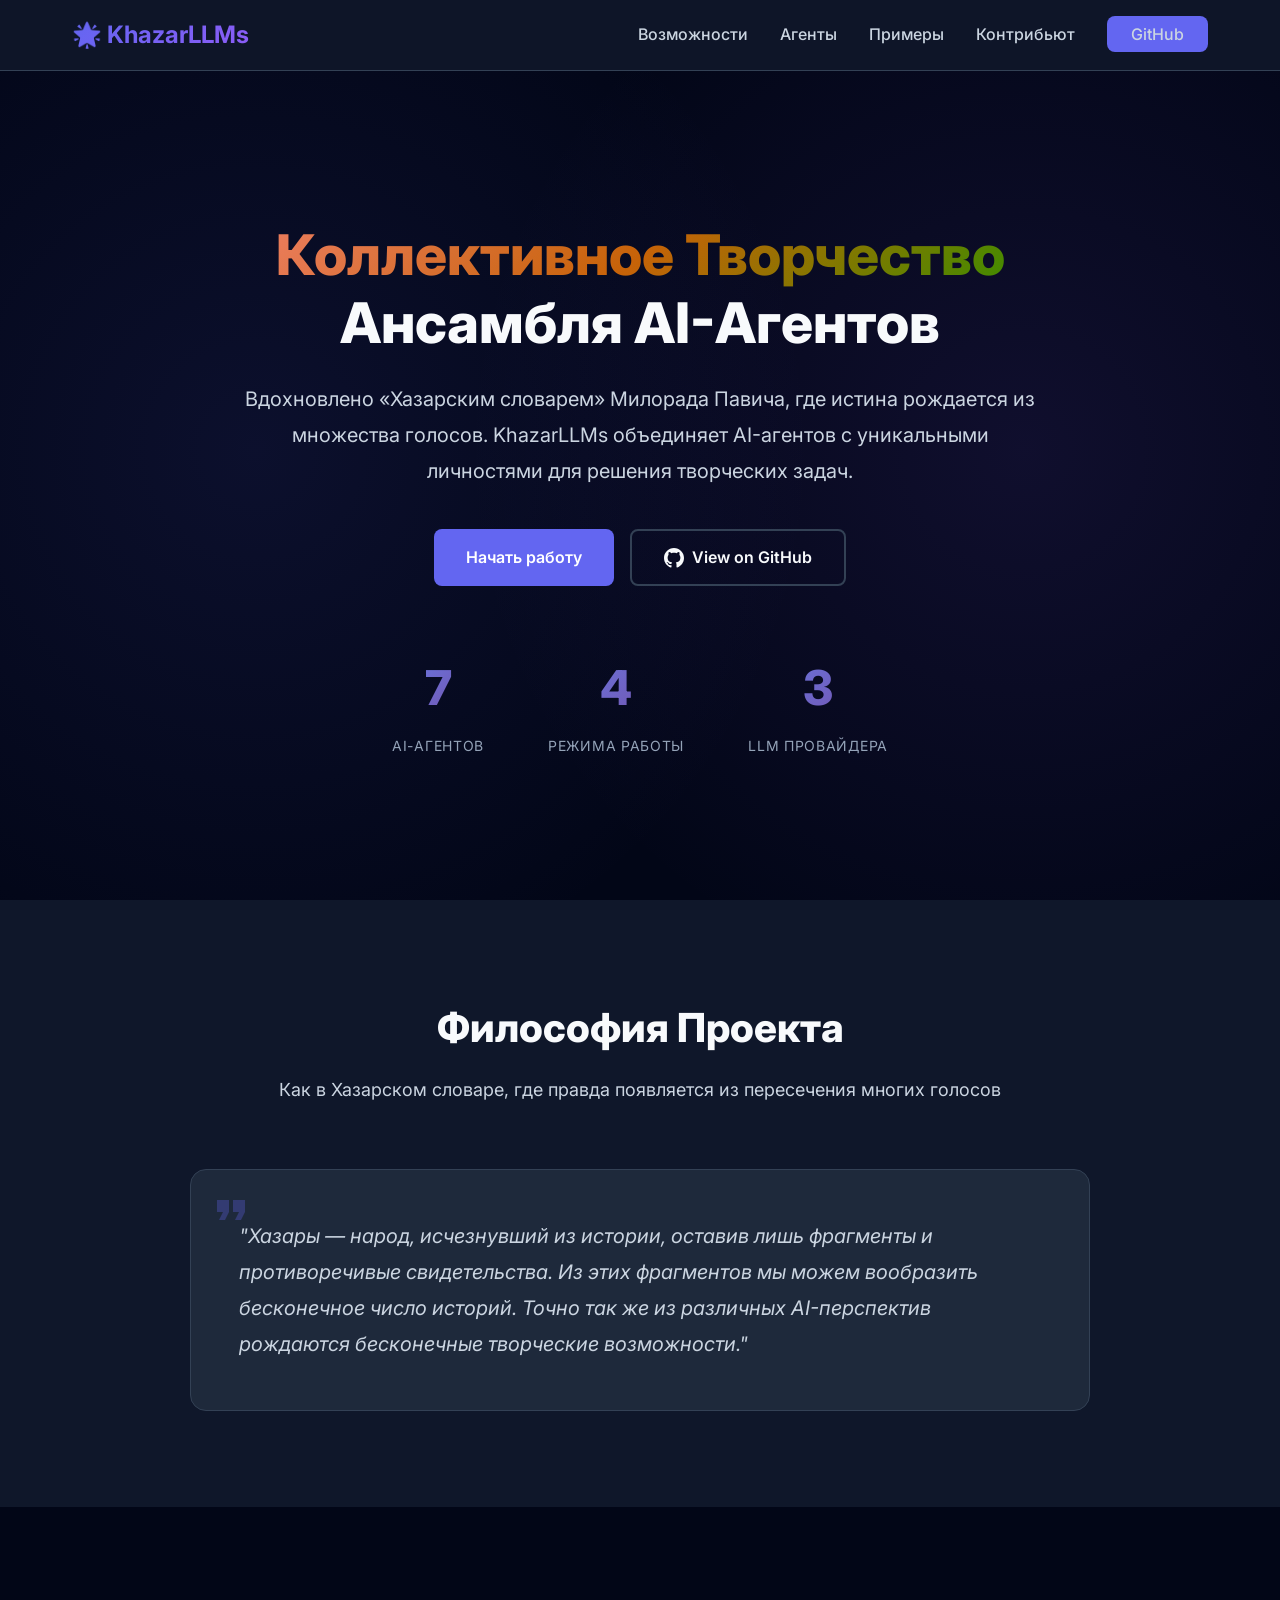
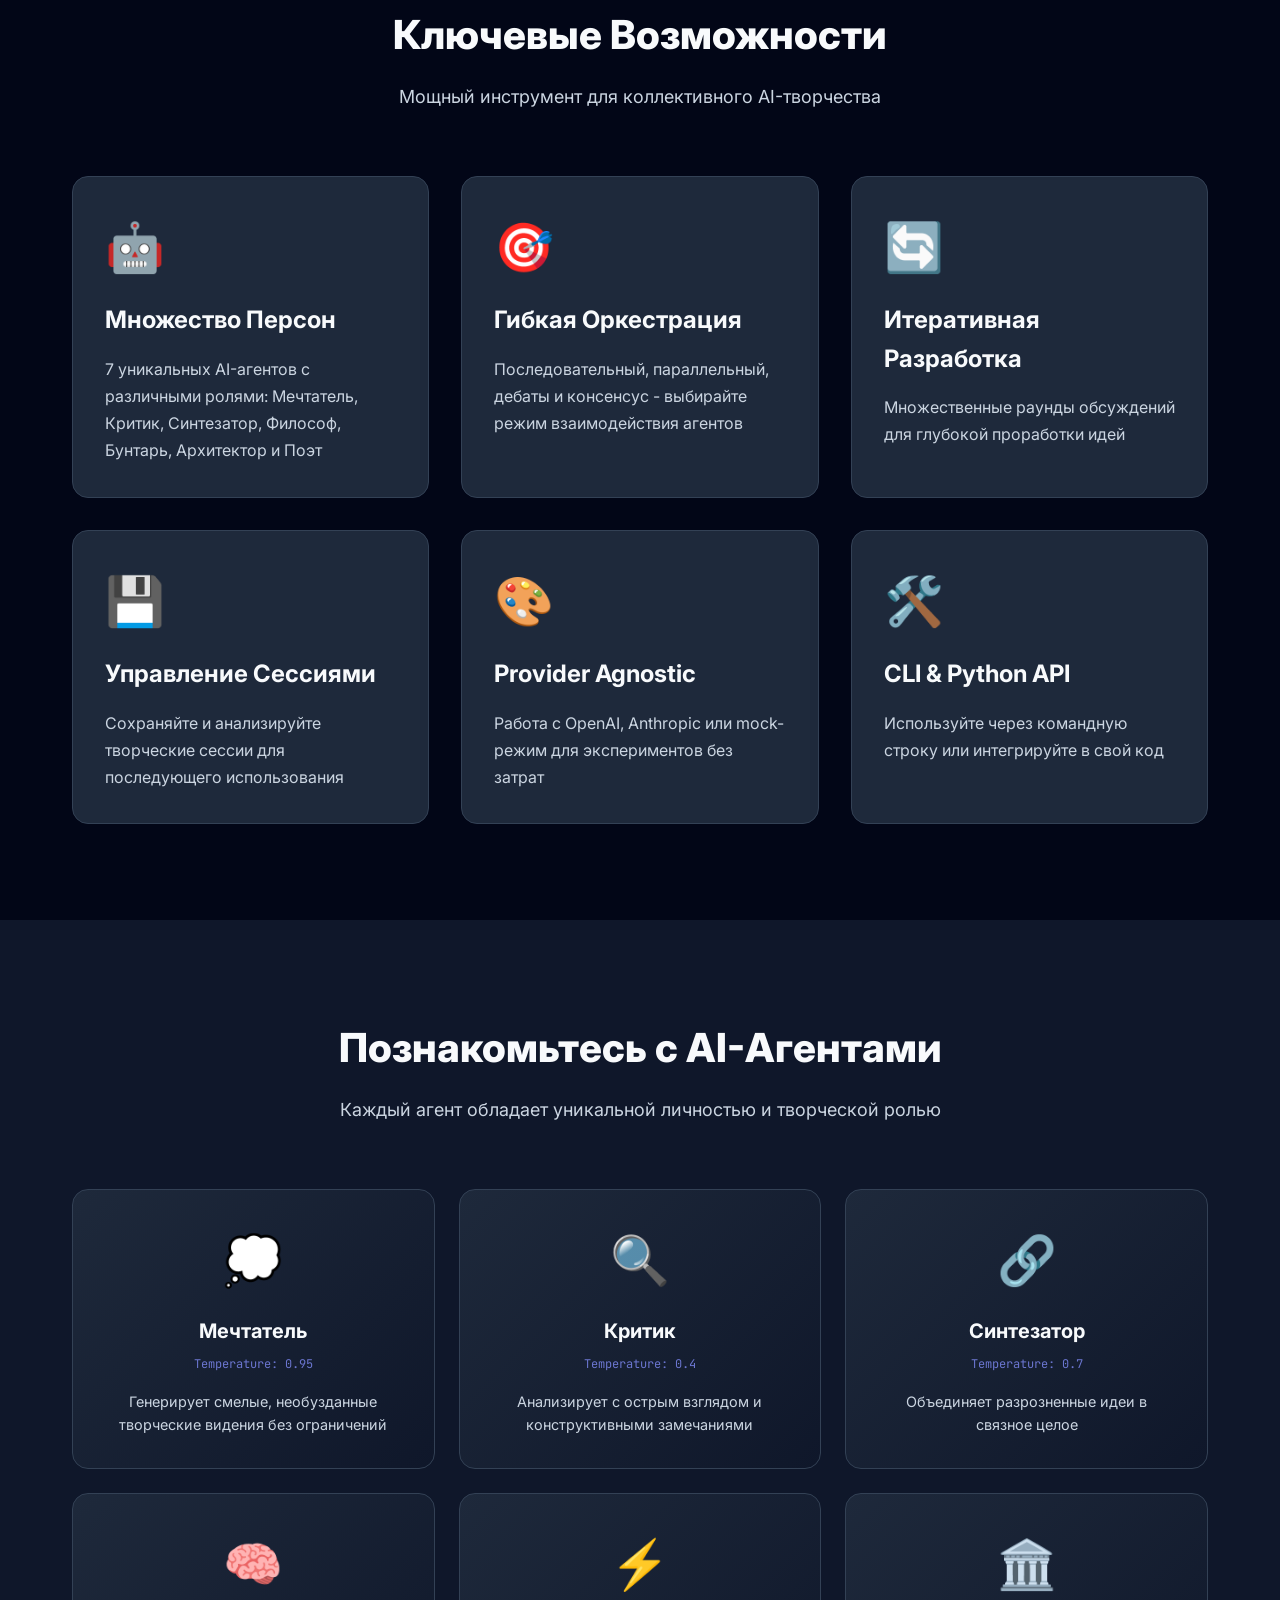
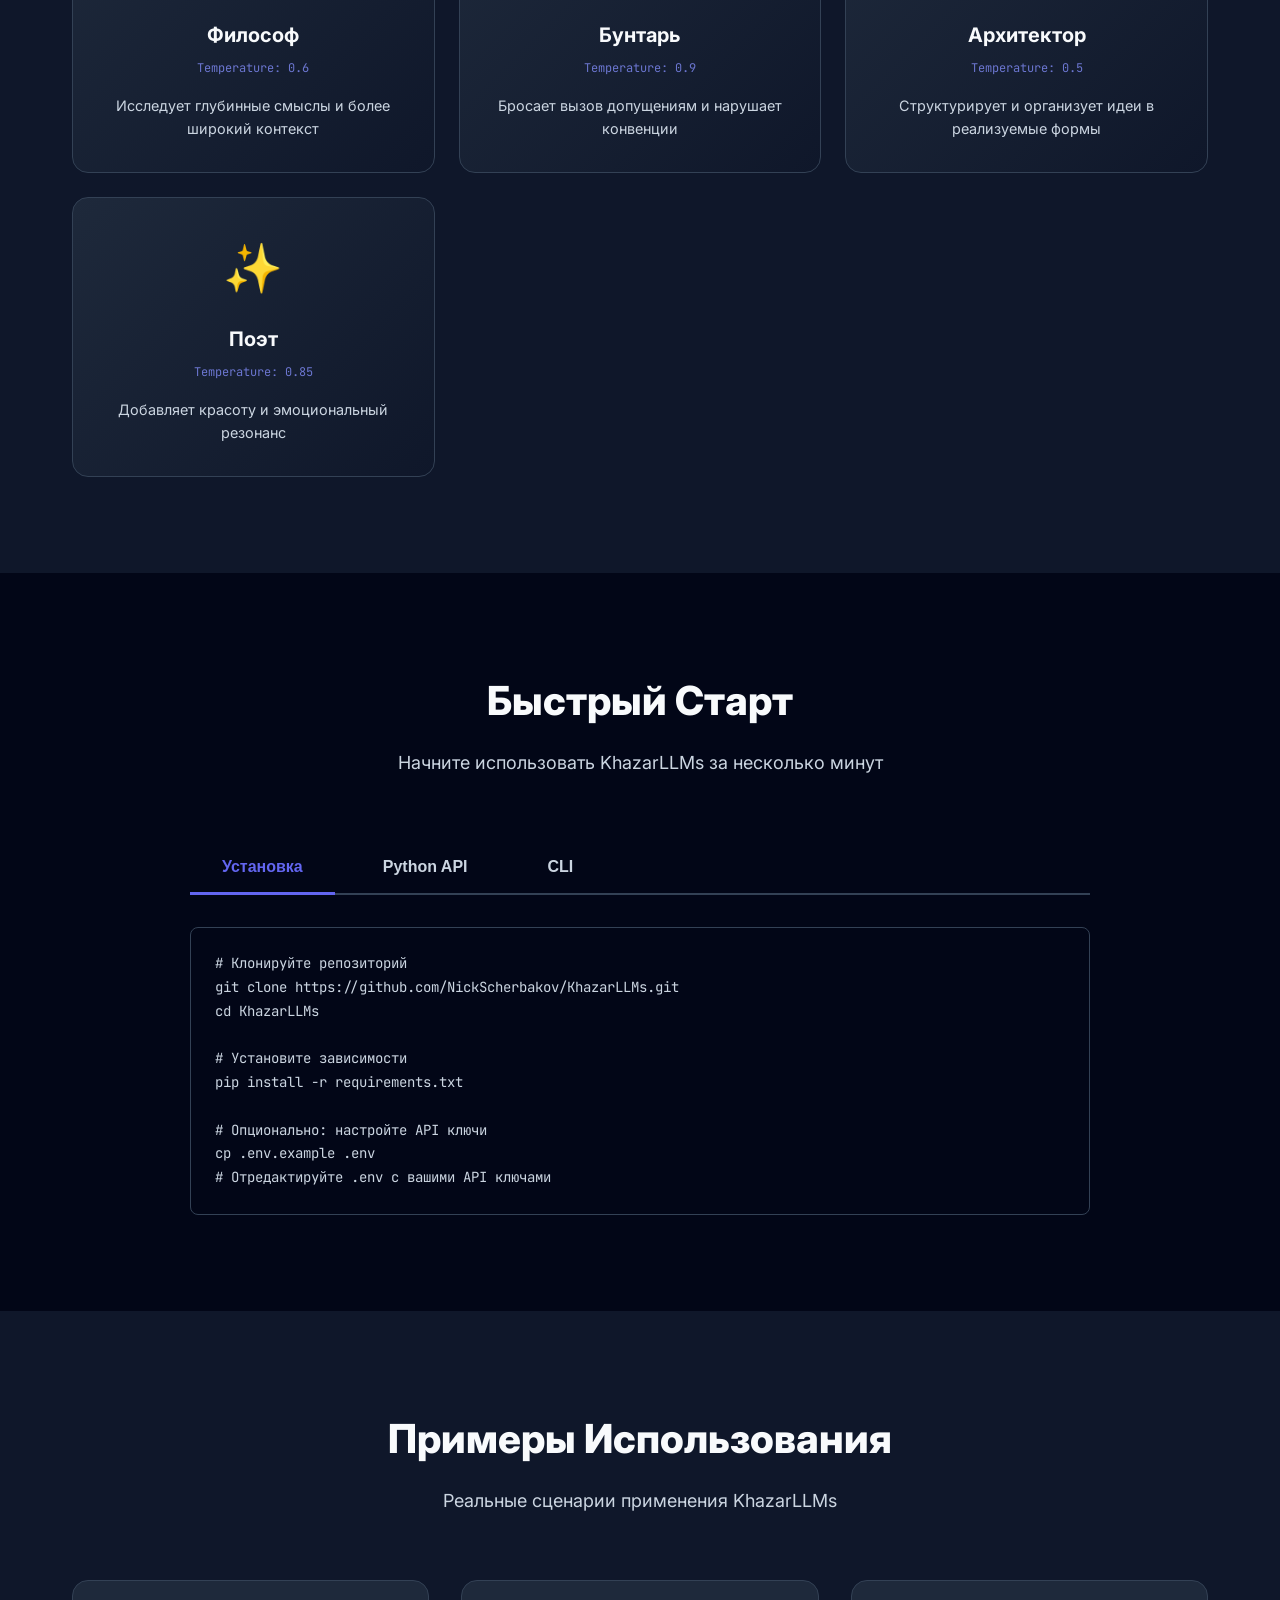
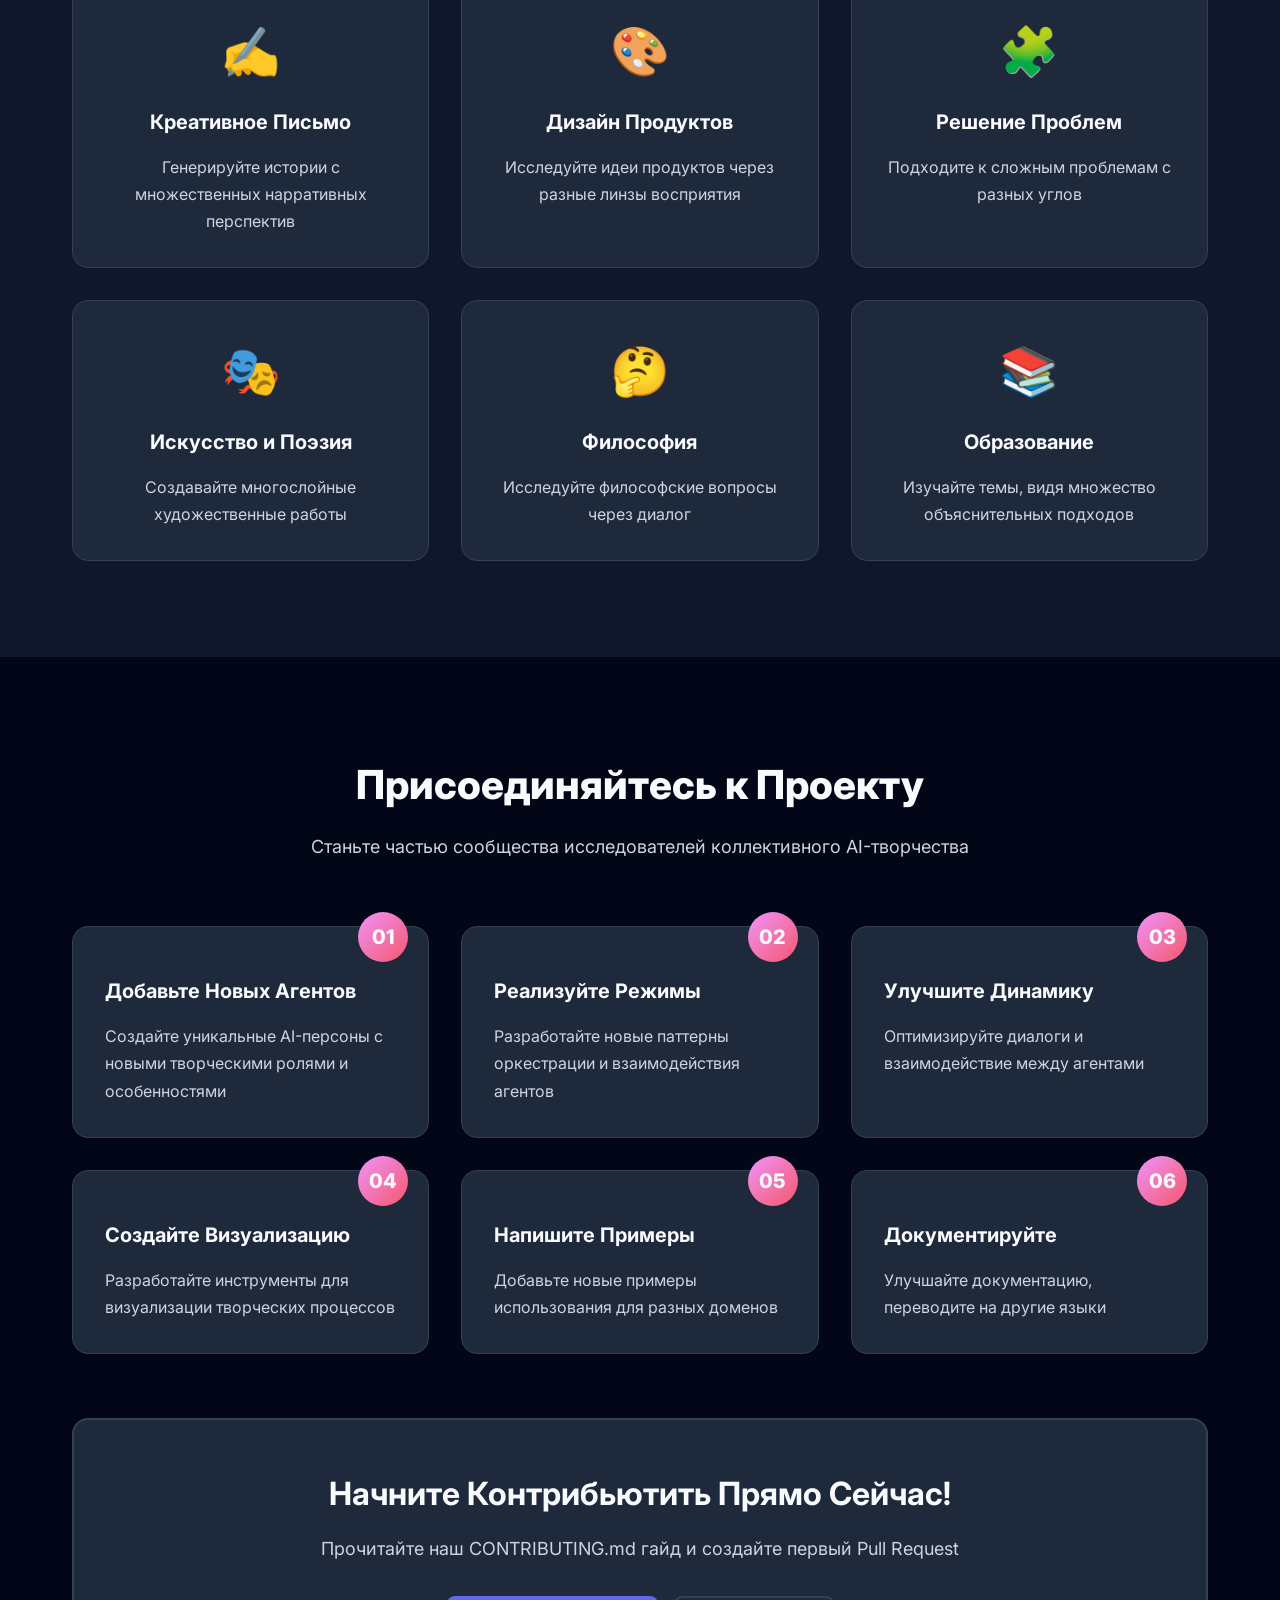
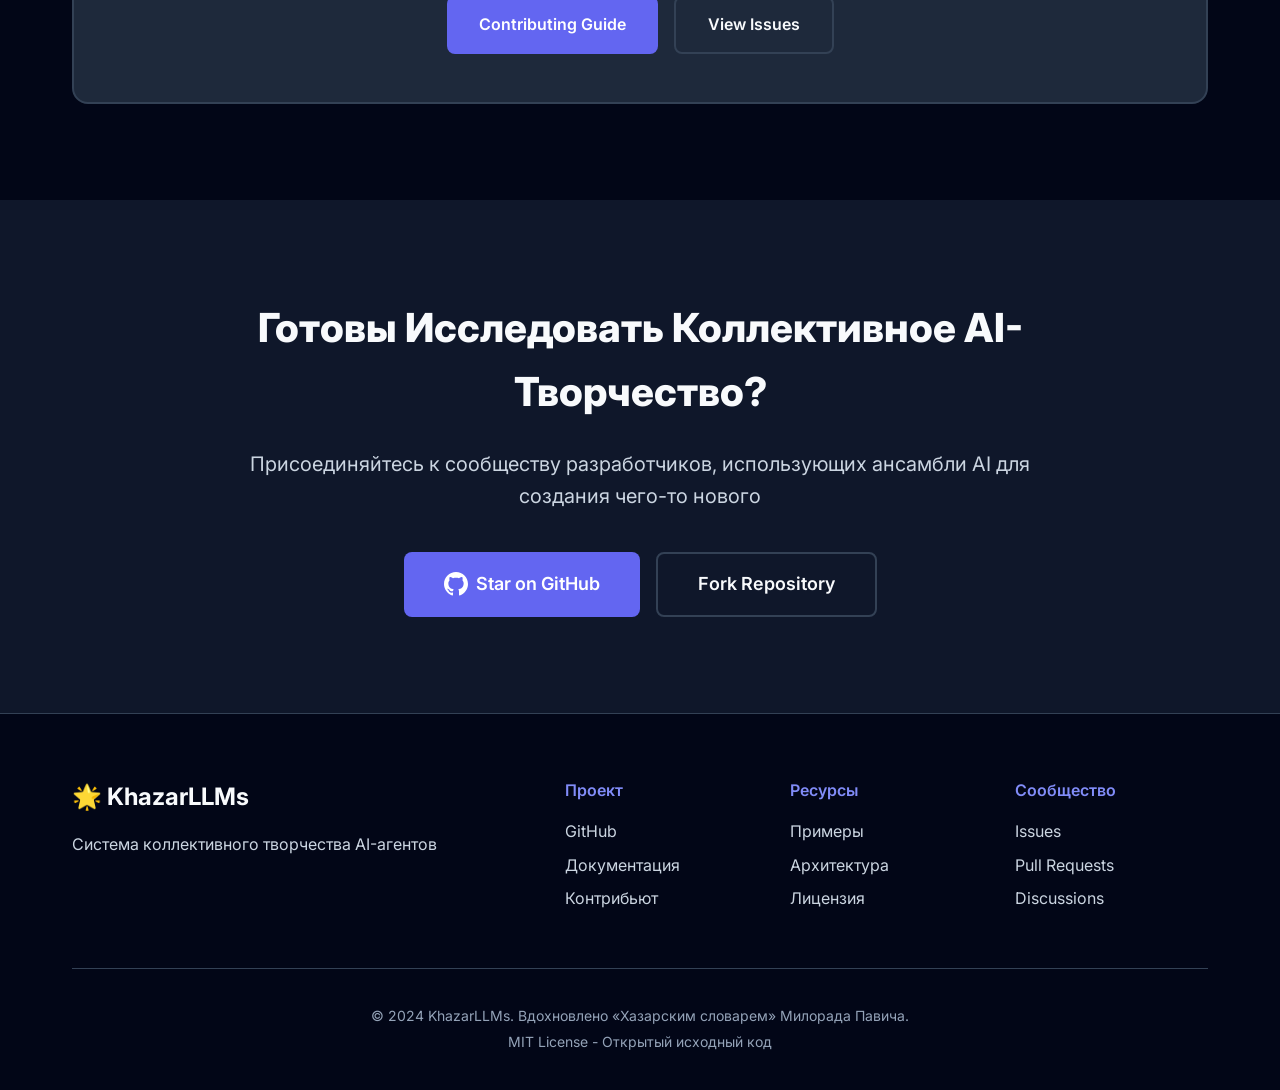
==== commit a00e965e: "Fix accessibility and performance issues in landing page Co-authored-by: NickScherbakov <129627987+N" ====
--- a/landing/index.html
+++ b/landing/index.html
@@ -49,7 +49,7 @@
                 <div class="hero-buttons">
                     <a href="#quickstart" class="btn btn-primary">Начать работу</a>
                     <a href="https://github.com/NickScherbakov/KhazarLLMs" target="_blank" class="btn btn-secondary">
-                        <svg width="20" height="20" viewBox="0 0 24 24" fill="currentColor">
+                        <svg width="20" height="20" viewBox="0 0 24 24" fill="currentColor" aria-hidden="true">
                             <path d="M12 0c-6.626 0-12 5.373-12 12 0 5.302 3.438 9.8 8.207 11.387.599.111.793-.261.793-.577v-2.234c-3.338.726-4.033-1.416-4.033-1.416-.546-1.387-1.333-1.756-1.333-1.756-1.089-.745.083-.729.083-.729 1.205.084 1.839 1.237 1.839 1.237 1.07 1.834 2.807 1.304 3.492.997.107-.775.418-1.305.762-1.604-2.665-.305-5.467-1.334-5.467-5.931 0-1.311.469-2.381 1.236-3.221-.124-.303-.535-1.524.117-3.176 0 0 1.008-.322 3.301 1.23.957-.266 1.983-.399 3.003-.404 1.02.005 2.047.138 3.006.404 2.291-1.552 3.297-1.23 3.297-1.23.653 1.653.242 2.874.118 3.176.77.84 1.235 1.911 1.235 3.221 0 4.609-2.807 5.624-5.479 5.921.43.372.823 1.102.823 2.222v3.293c0 .319.192.694.801.576 4.765-1.589 8.199-6.086 8.199-11.386 0-6.627-5.373-12-12-12z"/>
                         </svg>
                         View on GitHub
@@ -82,7 +82,7 @@
             </div>
             <div class="philosophy-content">
                 <div class="philosophy-quote">
-                    <svg class="quote-icon" width="48" height="48" viewBox="0 0 24 24" fill="none">
+                    <svg class="quote-icon" width="48" height="48" viewBox="0 0 24 24" fill="none" aria-hidden="true">
                         <path d="M6 17h3l2-4V7H5v6h3zm8 0h3l2-4V7h-6v6h3z" fill="currentColor"/>
                     </svg>
                     <blockquote>
@@ -362,7 +362,7 @@
                 <p>Присоединяйтесь к сообществу разработчиков, использующих ансамбли AI для создания чего-то нового</p>
                 <div class="cta-buttons">
                     <a href="https://github.com/NickScherbakov/KhazarLLMs" target="_blank" class="btn btn-primary btn-large">
-                        <svg width="24" height="24" viewBox="0 0 24 24" fill="currentColor">
+                        <svg width="24" height="24" viewBox="0 0 24 24" fill="currentColor" aria-hidden="true">
                             <path d="M12 0c-6.626 0-12 5.373-12 12 0 5.302 3.438 9.8 8.207 11.387.599.111.793-.261.793-.577v-2.234c-3.338.726-4.033-1.416-4.033-1.416-.546-1.387-1.333-1.756-1.333-1.756-1.089-.745.083-.729.083-.729 1.205.084 1.839 1.237 1.839 1.237 1.07 1.834 2.807 1.304 3.492.997.107-.775.418-1.305.762-1.604-2.665-.305-5.467-1.334-5.467-5.931 0-1.311.469-2.381 1.236-3.221-.124-.303-.535-1.524.117-3.176 0 0 1.008-.322 3.301 1.23.957-.266 1.983-.399 3.003-.404 1.02.005 2.047.138 3.006.404 2.291-1.552 3.297-1.23 3.297-1.23.653 1.653.242 2.874.118 3.176.77.84 1.235 1.911 1.235 3.221 0 4.609-2.807 5.624-5.479 5.921.43.372.823 1.102.823 2.222v3.293c0 .319.192.694.801.576 4.765-1.589 8.199-6.086 8.199-11.386 0-6.627-5.373-12-12-12z"/>
                         </svg>
                         Star on GitHub
--- a/landing/styles.css
+++ b/landing/styles.css
@@ -45,10 +45,18 @@
     left: 0;
     right: 0;
     background: rgba(15, 23, 42, 0.95);
+    background: var(--bg-dark);
     backdrop-filter: blur(10px);
+    -webkit-backdrop-filter: blur(10px);
     border-bottom: 1px solid var(--border-color);
     padding: 1rem 0;
     z-index: 1000;
+}
+
+@supports (backdrop-filter: blur(10px)) or (-webkit-backdrop-filter: blur(10px)) {
+    .navbar {
+        background: rgba(15, 23, 42, 0.95);
+    }
 }
 
 .navbar .container {
